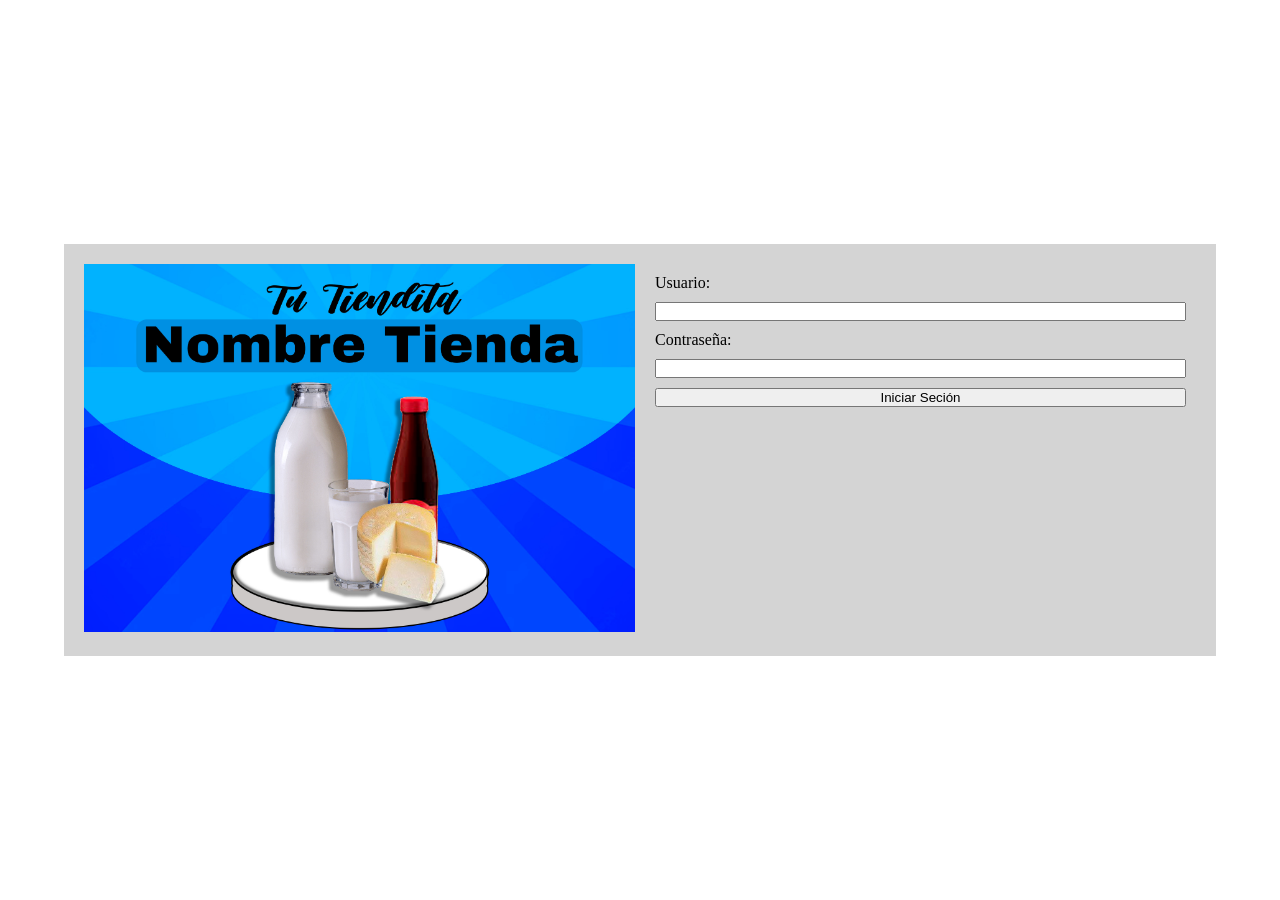
==== index.html @ 045785f2 "Holas" ====
<!DOCTYPE html>
<html lang="en">
<head>
    <meta charset="UTF-8">
    <meta name="viewport" content="width=device-width, initial-scale=1.0">
    <title>Document</title>
    <link rel="stylesheet" href="CSS/index.css">
</head>
<body>
    <!--=============================================================================================
            |                                   primer parte
    ==============================================================================================-->
    <section class="Iniciar_Secion">
        <div class="Iniciar_Secion_Contenedor">
            <div class="Iniciar_Secion_Imagen">
                <img src="img/Productos1.jpg" alt="">
            </div>
            <div class="Iniciar_Secion_Formulaio">
                <form class="Iniciar_Secion_Form" action="" method="post">
                    <label>Usuario: </label>
                    <input type="text">
                    <label>Contraseña:</label>
                    <input type="password" name="" id="">
                    <input type="submit" value="Iniciar Seción">
                </form>
            </div>
        </div>
    </section>
</body>
</html>
---- CSS/index.css ----
*{
    margin: 0;
    padding: 0;
    box-sizing: border-box;
}

.Iniciar_Secion{
    width: 100%;
    min-height: 100vh;
    position: relative;
    display: flex;
    align-items: center;
    justify-content: center;
}

.Iniciar_Secion_Contenedor{
    width: 90%;
    display: grid;
    place-content: center;
    grid-template-columns: repeat(auto-fit,minmax(160px,1fr));
    background-color: rgba(180, 180, 180, 0.575);
    padding: 20px;
    gap: 10px;
}

.Iniciar_Secion_Imagen{
    width: 100%;
    height: auto;
}

.Iniciar_Secion_Imagen img{
    width: 100%;
}

.Iniciar_Secion_Formulaio{
    width: 100%;
    height: auto;display: flex;
    align-items: center;
    justify-content: center;
    flex-direction: column;}

.Iniciar_Secion_Form{
    width: 100%;
    height: 100%;
    display: flex;
    flex-direction: column;
    padding: 10px;
    gap: 10px;
}
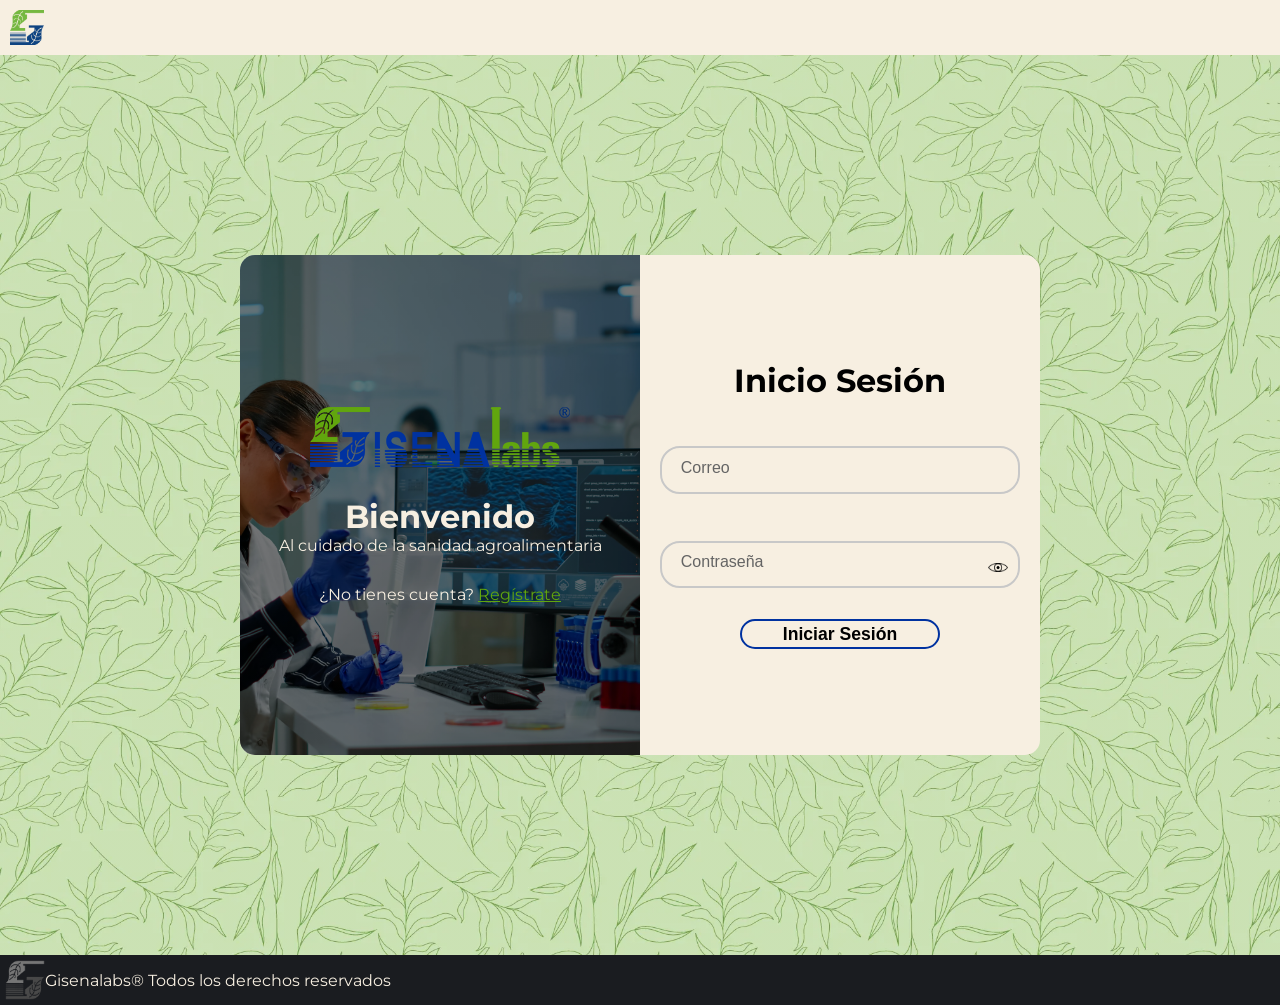
==== commit d6af1bfa: "Nueva Actualisacion de Gisena" ====
--- a/index.html
+++ b/index.html
@@ -1,30 +1,128 @@
 <!DOCTYPE html>
-<html lang="en">
+<html lang="es">
 <head>
     <meta charset="UTF-8">
     <meta name="viewport" content="width=device-width, initial-scale=1.0">
     <title>Document</title>
-    <link rel="stylesheet" href="CSS/index.css">
+    <link rel="stylesheet" href="css/index.css">
+    <link rel="preconnect" href="https://fonts.googleapis.com">
+    <link rel="preconnect" href="https://fonts.gstatic.com" crossorigin>
+    <link href="https://fonts.googleapis.com/css2?family=Montserrat:wght@600&family=Varela+Round&display=swap" rel="stylesheet">
+    <script src="js/jquery-3.2.1.min.js"></script>
 </head>
-<body>
-    <!--=============================================================================================
-            |                                   primer parte
-    ==============================================================================================-->
-    <section class="Iniciar_Secion">
-        <div class="Iniciar_Secion_Contenedor">
-            <div class="Iniciar_Secion_Imagen">
-                <img src="img/Productos1.jpg" alt="">
+<body class="cuerpo">
+    <header class="header">
+        <div class="header_Contenedor">
+            <img src="img/Gsmall.webp" alt="Logo_Gisena">
+        </div>
+    </header>
+<!--===================================================-->
+    <Section class="Singin">
+        <div class="Singin_Contenedor">
+            <form class="Singup_Datos" id="Registar_Form">
+                <h1>Registrase</h1>
+                <label class="Error" id="Faltan_Datos"></label>
+                <div class="Datos_Usuario">
+                    <div class="Datos_Sesion">
+                        <input type="text" autocomplete="off" required="" name="Nombre" id="Nombre">
+                        <label>Nombre</label>            
+                    </div>
+                    <div class="Datos_Sesion">
+                        <input type="text" autocomplete="off" required="" name="Apellido" id="Apellido">
+                        <label>Apellidos </label>                
+                    </div>
+                </div>
+                <div class="Datos_Sesion">
+                    <input type="text" autocomplete="off" required="" name="Telefono" id="Telefono">
+                    <label>Teléfono</label>                
+                </div>
+                <div class="Datos_Sesion">
+                    <input type="text" autocomplete="off" required="" name="Correo" id="Correo">
+                    <label>Correo</label>                
+                </div>
+                <label class="Error" id="Contraseñas_Diferentes"></label>
+                <div class="Valida_Contraseñas">    
+                    <div class="Datos_Sesion">
+                        <input type="password" autocomplete="off" required="" id="Contraseña1" name="Contraseña">
+                        <label>Contraseña</label><button id="Singup1_eye" class="eye" type="button"><img src="img/eye.webp" id="eye1_img"></button>                
+                    </div>
+                    <div class="Datos_Sesion">
+                        <input type="password" autocomplete="off" required="" id="Contraseña2">
+                        <label>Contraseña</label><button id="Singup2_eye" class="eye" type="button"><img src="img/eye.webp" id="eye2_img"></button>                
+                    </div>
+                </div>
+                <div class="Singin_Boton">
+                    <input type="button" value="Registrase" id="Registrase_btn" class="Registro_bt">
+                </div>
+            </form>
+            <div class="Singin_Imagen">
+                <img src="img/Logo60px.png" alt="Logo GISENA">
+                <div>
+                    <h2>Bienvenido</h2>
+                    <p>Al cuidado de la sanidad agroalimentaria</p>
+                </div>
+                <div>
+                    <p class="Pregunta">¿No tienes cuenta? <span><a class="Respuesta" href="#" id="Singin_up">Regístrate</a></span></p>
+                </div>
             </div>
-            <div class="Iniciar_Secion_Formulaio">
-                <form class="Iniciar_Secion_Form" action="" method="post">
-                    <label>Usuario: </label>
-                    <input type="text">
-                    <label>Contraseña:</label>
-                    <input type="password" name="" id="">
-                    <input type="submit" value="Iniciar Seción">
-                </form>
+            <form class="Singin_Datos" id="Singin_Form">
+                <h1>Inicio Sesión</h1>
+                <label id="Singin_Fala" class="Error" for=""></label>
+                <div class="Datos_Sesion">
+                    <input type="text" autocomplete="off" required="" name="Correo" id="Singin_Correo" class="Singin_Correo">
+                    <label>Correo</label>            
+                </div>
+                <div class="Datos_Sesion">
+                    <input type="password" autocomplete="off" required="" name="Contraseña" id="Singin_Contraseña" class="Singin_Contraseña">
+                    <label>Contraseña</label><button id="Singin_eye" class="eye" type="button"><img src="img/eye.webp" id="eye_img"></button>               
+                </div>
+                <div class="Singin_Boton">
+                    <input type="button" value="Iniciar Sesión" id="Singin_btn">
+                </div>
+            </form> 
+        </div>
+        <div class="Alerta" id="Alerta">
+            <div class="Alerta_Contenedor">
+                <div class="Alerta_Titulo">
+                    <h2>! Éxito ¡</h2>
+                    <label for="Registro">Cuenta registada con exito</label>
+                </div>
+                <div class="Alerta_Boton">
+                    <input type="button" value="Aceptar" id="Alerta_btn">
+                </div>
             </div>
         </div>
-    </section>
+        <div class="Alerta" id="Alerta_Secion">
+            <div class="Alerta_Contenedor">
+                <div class="Alerta_Titulo">
+                    <h2>! Upps ¡</h2>
+                    <label id="Label_Alerta_Secion" for="Registro"></label>
+                </div>
+                <div class="Alerta_Boton">
+                    <input type="button" value="Aceptar" id="Alerta_btn_Secion">
+                </div>
+            </div>
+        </div>
+    </Section>
+<!--===================================================-->
+    
+<!--===================================================-->
+    <footer calss="Footer">
+        <div class="Fotter_Contenedor">
+            <div class="Footer_Logo">
+                <img src="img/Smallfooterlogo.webp" alt="">
+                <label for="Copyright">Gisenalabs® Todos los derechos reservados</label>
+            </div>
+        </div>
+    </footer>
+
+    
 </body>
-</html>+</html>
+<!--======================Scripts========================-->
+<script src="js/Cambioinup.js"></script>
+<script src="js/Validadr_Contraseña.js"></script>
+<script src="js/Registar.js"></script>
+<script src="js/Secion.js"></script>
+<script src="js/Restricciones.js"></script>
+<script src="js/Mostar_Contraseña.js"></script>
--- a/css/index.css
+++ b/css/index.css
@@ -0,0 +1,375 @@
+*{
+    margin: 0;
+    padding: 0;
+    box-sizing: border-box;
+}
+/*==============Header==============*/
+.header {
+    width: 100%;
+    height: 55px;
+    background: #f7efe1;
+}
+
+.header_Contenedor {
+    width: 100%;
+    height: 100%;
+    display: flex;
+    align-items: center;
+    padding: 10px;
+}
+
+.header_Contenedor img{
+    height: 100%;
+}
+
+/*==============Signin==============*/
+.Singin {
+    width: 100%;
+    height: 100vh;
+    display: flex;
+    justify-content: center;
+    align-items: center;
+    padding: 30px;
+    font-family: 'Montserrat', sans-serif;
+    background: linear-gradient(#62a60e44,#61a60e44),url("../img/FondoGis.webp")no-repeat;
+    background-position: center;
+    background-size: cover;
+    
+}
+.Singin_Contenedor {
+    width: 800px;
+    height: 500px;
+    background:#f7efe1 ;
+    display: grid;
+    grid-template-columns: repeat(auto-fit,minmax(200px,1fr));
+    border-radius: 15px;
+    overflow: hidden;
+}
+
+@media (max-width:767px){
+    .Singin{
+        height: auto;
+    }
+    .Singin_Contenedor {
+        width: 90%;
+        height: auto;
+    }
+}
+
+.Singin_Imagen {
+    width: 100%;
+    height: 100%;
+    display: flex;
+    flex-direction: column;
+    justify-content: center;
+    align-items: center;
+    background: linear-gradient(#00000088,#00000088),url("../img/laboratorio.webp")no-repeat;
+    background-size: cover;
+    background-position: center;
+    color: #f7efe1;
+    text-align: center;
+    gap: 30px;
+    padding: 20px;
+}
+
+.Singin_Imagen h2{
+    font-size: 2em;
+}
+
+.Singin_Imagen a{
+    color: #61a60e;
+}
+
+.Singin_Datos {
+    width: 100%;
+    height: 100%;
+    display: flex;
+    flex-direction: column;
+    justify-content: center;
+    align-items: center;
+    padding: 20px;
+    gap: 15px;
+}
+
+.Singin_Datos h1{
+    font-size: 2em;
+}
+
+.Singin_Boton input{
+    width: 200px;
+    height: 30px;
+    font-size: 1.1em;
+    font-weight: 800;
+    color:#000000;
+    border-radius: 25px;
+    border: none;
+    border:solid 2px #0032a0;
+    transition: 0.5s;
+    background: transparent;
+}
+
+.Singin_Boton input:hover{
+    transform: translateY(-8px);
+    background-color: #0032a0;
+    color: #f7efe1;
+}
+
+.Singin_Boton input:active{
+    transform: translateY(2px);
+}
+
+.Datos_Sesion {
+    width: 100%;
+    font-family: 'Segoe UI', sans-serif;
+    margin: 1em 0 1em 0;
+    width: 100%;
+    position: relative;
+  }
+  
+  .Datos_Sesion input {
+    font-size: 100%;
+    padding: 0.8em;
+    outline: none;
+    border: 2px solid rgb(200, 200, 200);
+    background-color: transparent;
+    border-radius: 20px;
+    width: 100%;
+  }
+  
+  .Datos_Sesion label {
+    font-size: 100%;
+    position: absolute;
+    left: 0;
+    padding: 0.8em;
+    margin-left: 0.5em;
+    pointer-events: none;
+    transition: all 0.3s ease;
+    color: rgb(100, 100, 100);
+    border-radius: 25px;
+  }
+  
+  .Datos_Sesion :is(input:focus, input:valid)~label {
+    transform: translateY(-50%) scale(.9);
+    margin: 0em;
+    margin-left: 1.3em;
+    padding: 0.4em;
+    background-color: #f7efe1;
+  }
+  
+  .Datos_Sesion :is(input:focus, input:valid) {
+    border-color: #0032a0;
+  }
+
+  .Singin_Correo{
+    width: 100%;
+  }
+
+  .Singin_Contraseña{
+    width: 100%;
+  }
+
+  /*==============Signup==============*/
+
+.Singup_Contenedor {
+    width: 800px;
+    height: 500px;
+    background:#f7efe1 ;
+    display: grid;
+    grid-template-columns: repeat(auto-fit,minmax(200px,1fr));
+    border-radius: 15px;
+    overflow: hidden;
+    
+}
+
+@media (max-width:767px){
+    .Singup_Contenedor {
+        width: 90%;
+        height: auto;
+    }
+    .Datos_Usuario{
+        flex-direction: column;
+        gap: 0;
+    }
+    .Valida_Contraseñas{
+        flex-direction: column;
+        gap: 0;
+    }
+}
+
+.Singup_Datos {
+    width: 100%;
+    height: 100%;
+    display: flex;
+    justify-content: center;
+    align-items: center;
+    padding: 20px;
+    display: none;
+    text-align: center;
+    width: 100%;
+}
+
+.Singup_Datos h1{
+    font-size: 2em;
+}
+
+.Valida_Contraseñas,.Datos_Usuario{
+    width: 100%;
+    display: flex;
+    justify-content: center;
+    align-items: center;
+    gap: 10px;
+}
+
+.Singin_Boton{
+    width: 100%;
+    display: grid;
+    place-items: center;
+}
+
+
+/*==============Footer==============*/
+.Footer{
+    position: sticky;
+    bottom: 0;
+}
+
+
+.Fotter_Contenedor {
+    width: 100%;
+    height: 50px;
+    background: #1a1c20;
+    display: flex;
+    justify-content: center;
+    align-items: center;
+    padding: 5px;
+    font-family: 'Montserrat' , sans-serif;
+}
+.Footer_Logo {
+    width: 100%;
+    height: 100%;
+    display: flex;
+    align-items: center;
+    color: #f7efe1;
+}
+
+.Footer_Logo img{
+    height: 100%;
+}
+
+@media(max-width:767px){
+    .Fotter_Contenedor{
+        height: auto;
+    }
+
+    .Footer_Logo {
+        height: auto;
+        flex-direction: column;
+        gap: 5px;
+    }
+
+    .Footer_Logo img{
+        height: 40px;
+        
+    }
+
+}
+
+.Registro_bt{
+    pointer-events: none;
+    opacity: 0.6;
+}
+
+.Error{
+    color: red;
+    font-size: 0.8em;
+}
+
+
+/*======================Alerta===========================*/
+.Alerta {
+    width: 100%;
+    height: 100%;
+    background: #00000052;
+    position: absolute;
+    display: none;
+    flex-direction: column;
+    justify-content: center;
+    align-items: center;
+}
+.Alerta_Contenedor {
+    width: 350px;
+    height: 200px;
+    background-color: #f7efe1;
+    border-radius:15px;
+    padding: 20px;
+    display: grid;
+    place-items: center;
+    
+}
+.Alerta_Titulo {
+    text-align: center;
+    color: #61a60e;
+}
+
+.Alerta_Titulo h2{
+    font-size: 3em;
+    color: #0032a0;
+}
+.Alerta_Boton {
+    width: 100%;
+    display: grid;
+    place-items: center;
+}
+
+.Alerta_Boton input{
+    width: 200px;
+    height: 30px;
+    font-size: 1.1em;
+    font-weight: 800;
+    color:#000000;
+    border-radius: 25px;
+    border: none;
+    border:solid 2px #0032a0;
+    transition: 0.5s;
+    background: transparent;
+}
+
+.Alerta_Boton input:hover{
+    transform: translateY(-8px);
+    background-color: #0032a0;
+    color: #f7efe1;
+}
+
+.Alerta_Boton input:active{
+    transform: translateY(2px);
+}
+
+
+.eye{
+    position: absolute;
+    width: 65px;
+    right: -10px;
+    top: 11px;
+    bottom: 4px;
+    z-index: 10;
+    border-radius: 4px;
+    background-color: transparent ;
+    color: #fff;
+    padding-top: .25rem;
+    padding-bottom: .25rem;
+    padding-left: 0.5rem;
+    padding-right: 0.5rem;
+    text-align: center;
+    vertical-align: middle;
+    font-size: 12px;
+    font-weight: 600;
+    text-transform: uppercase;
+    border: none;
+    transition: .6s ease;
+    cursor: pointer;
+}
+
+.eye img{
+    width: 20px;
+}
+
